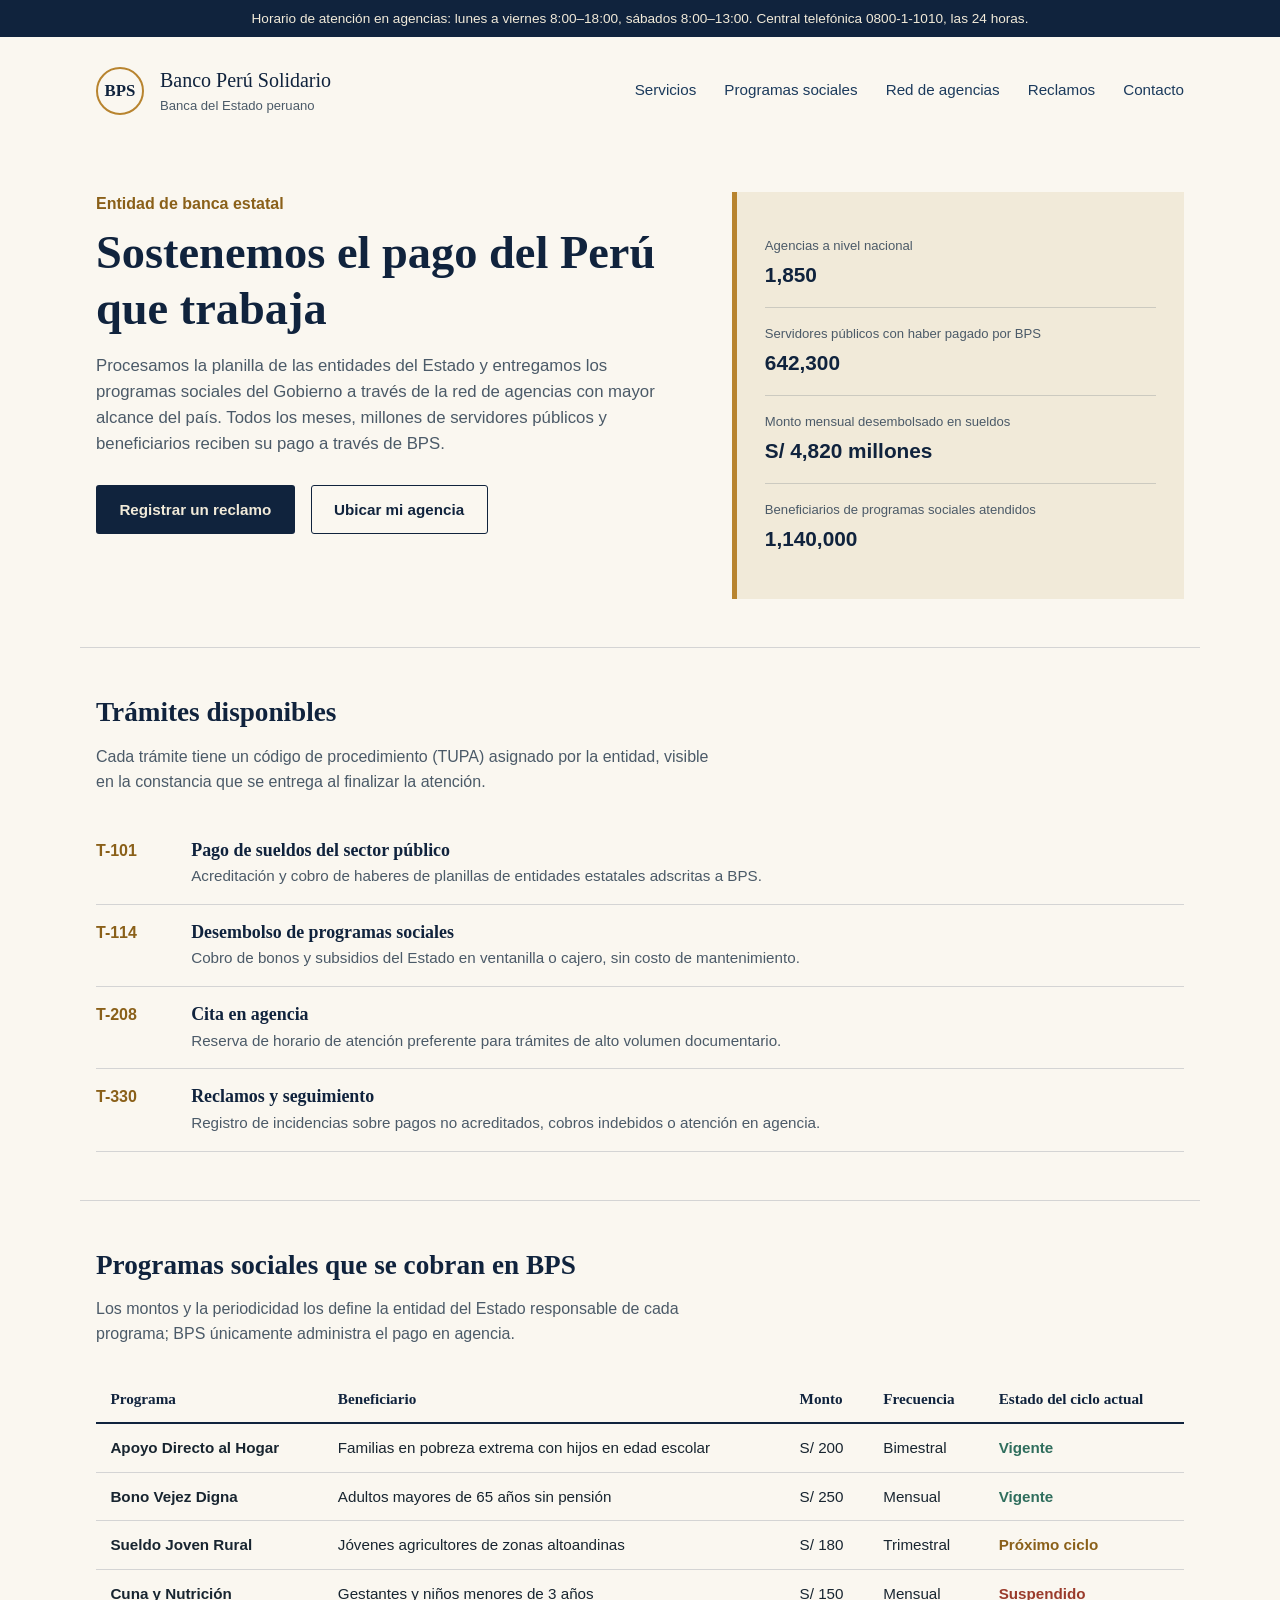
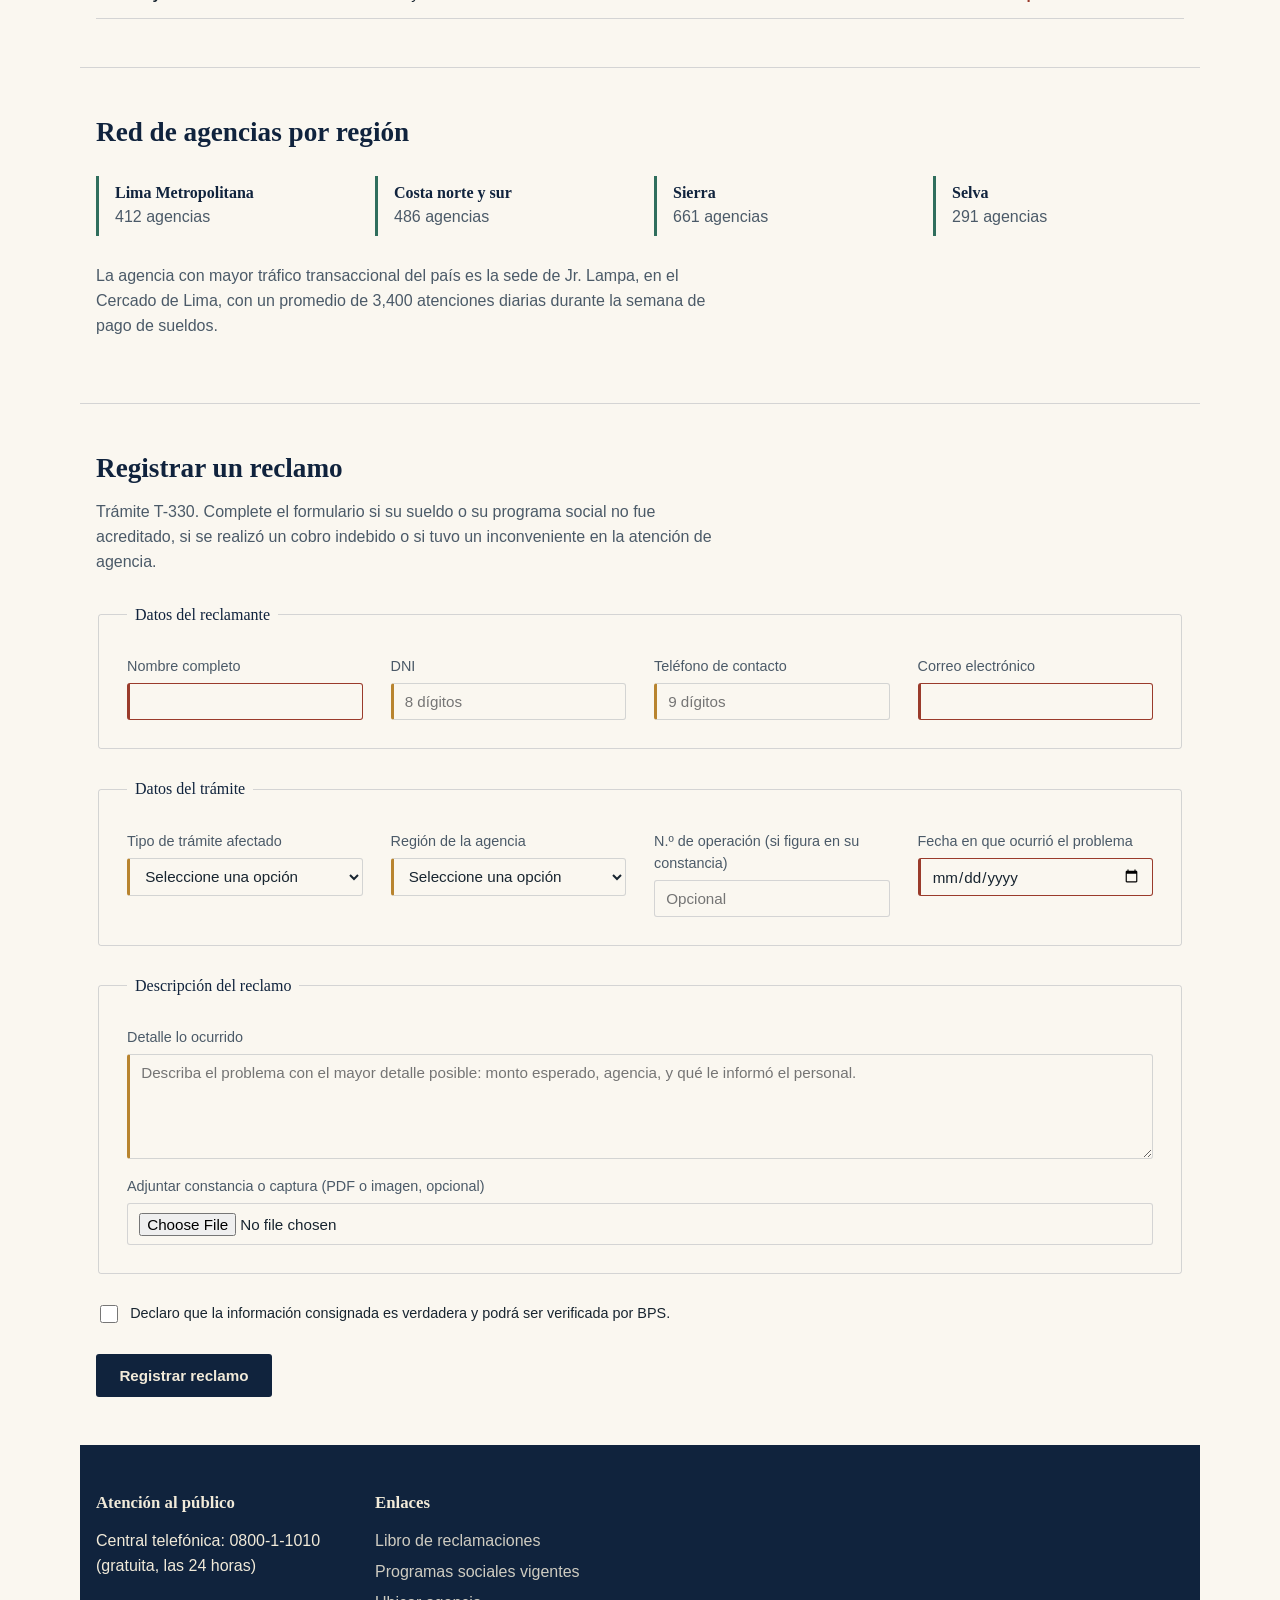
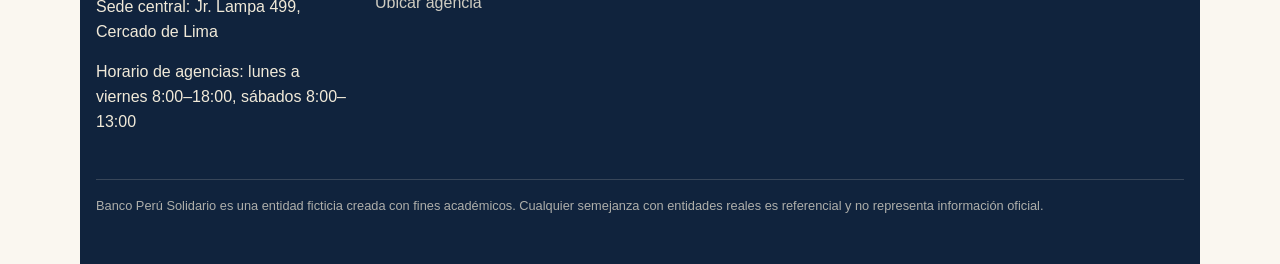
==== index.html @ 18782b71 "primer commit" ====
<!DOCTYPE html>
<html lang="es">
<head>
<meta charset="UTF-8">
<meta name="viewport" content="width=device-width, initial-scale=1.0">
<title>Banco Perú Solidario — Pago de sueldos y programas sociales</title>
<meta name="description" content="Banco Perú Solidario: banca estatal a cargo del pago de sueldos públicos y el desembolso de programas sociales a nivel nacional.">
<link rel="stylesheet" href="styles.css">
</head>
<body>

<p class="aviso-bar">
  Horario de atención en agencias: lunes a viernes 8:00–18:00, sábados 8:00–13:00. Central telefónica 0800-1-1010, las 24 horas.
</p>

<header class="site-header">
  <div class="marca">
    <span class="marca-sello" aria-hidden="true">BPS</span>
    <div class="marca-texto">
      <span class="marca-nombre">Banco Perú Solidario</span>
      <span class="marca-lema">Banca del Estado peruano</span>
    </div>
  </div>
  <nav class="nav-principal" aria-label="Navegación principal">
    <ul>
      <li><a href="#servicios">Servicios</a></li>
      <li><a href="#programas">Programas sociales</a></li>
      <li><a href="#agencias">Red de agencias</a></li>
      <li><a href="#reclamos">Reclamos</a></li>
      <li><a href="#contacto">Contacto</a></li>
    </ul>
  </nav>
</header>

<main>

  <section class="hero" aria-labelledby="hero-titulo">
    <div class="hero-texto">
      <p class="hero-antetitulo">Entidad de banca estatal</p>
      <h1 id="hero-titulo">Sostenemos el pago del Perú que trabaja</h1>
      <p class="hero-parrafo">
        Procesamos la planilla de las entidades del Estado y entregamos los programas sociales
        del Gobierno a través de la red de agencias con mayor alcance del país. Todos los meses,
        millones de servidores públicos y beneficiarios reciben su pago a través de BPS.
      </p>
      <div class="hero-acciones">
        <a class="boton boton-primario" href="#reclamos">Registrar un reclamo</a>
        <a class="boton boton-secundario" href="#agencias">Ubicar mi agencia</a>
      </div>
    </div>
    <aside class="hero-ficha" aria-label="Cifras de operación de BPS">
      <dl>
        <div class="hero-ficha-dato">
          <dt>Agencias a nivel nacional</dt>
          <dd>1,850</dd>
        </div>
        <div class="hero-ficha-dato">
          <dt>Servidores públicos con haber pagado por BPS</dt>
          <dd>642,300</dd>
        </div>
        <div class="hero-ficha-dato">
          <dt>Monto mensual desembolsado en sueldos</dt>
          <dd>S/ 4,820 millones</dd>
        </div>
        <div class="hero-ficha-dato">
          <dt>Beneficiarios de programas sociales atendidos</dt>
          <dd>1,140,000</dd>
        </div>
      </dl>
    </aside>
  </section>

  <section id="servicios" class="servicios" aria-labelledby="servicios-titulo">
    <h2 id="servicios-titulo">Trámites disponibles</h2>
    <p class="seccion-intro">
      Cada trámite tiene un código de procedimiento (TUPA) asignado por la entidad, visible en la
      constancia que se entrega al finalizar la atención.
    </p>
    <ul class="lista-tramites">
      <li class="tramite" data-codigo="T-101">
        <span class="tramite-codigo">T-101</span>
        <div class="tramite-cuerpo">
          <h3>Pago de sueldos del sector público</h3>
          <p>Acreditación y cobro de haberes de planillas de entidades estatales adscritas a BPS.</p>
        </div>
      </li>
      <li class="tramite" data-codigo="T-114">
        <span class="tramite-codigo">T-114</span>
        <div class="tramite-cuerpo">
          <h3>Desembolso de programas sociales</h3>
          <p>Cobro de bonos y subsidios del Estado en ventanilla o cajero, sin costo de mantenimiento.</p>
        </div>
      </li>
      <li class="tramite" data-codigo="T-208">
        <span class="tramite-codigo">T-208</span>
        <div class="tramite-cuerpo">
          <h3>Cita en agencia</h3>
          <p>Reserva de horario de atención preferente para trámites de alto volumen documentario.</p>
        </div>
      </li>
      <li class="tramite" data-codigo="T-330">
        <span class="tramite-codigo">T-330</span>
        <div class="tramite-cuerpo">
          <h3>Reclamos y seguimiento</h3>
          <p>Registro de incidencias sobre pagos no acreditados, cobros indebidos o atención en agencia.</p>
        </div>
      </li>
    </ul>
  </section>

  <section id="programas" class="programas" aria-labelledby="programas-titulo">
    <h2 id="programas-titulo">Programas sociales que se cobran en BPS</h2>
    <p class="seccion-intro">
      Los montos y la periodicidad los define la entidad del Estado responsable de cada programa;
      BPS únicamente administra el pago en agencia.
    </p>
    <div class="tabla-envoltorio">
      <table>
        <caption class="visualmente-oculto">Programas sociales, monto mensual y estado del pago</caption>
        <thead>
          <tr>
            <th scope="col">Programa</th>
            <th scope="col">Beneficiario</th>
            <th scope="col">Monto</th>
            <th scope="col">Frecuencia</th>
            <th scope="col">Estado del ciclo actual</th>
          </tr>
        </thead>
        <tbody>
          <tr>
            <th scope="row">Apoyo Directo al Hogar</th>
            <td>Familias en pobreza extrema con hijos en edad escolar</td>
            <td>S/ 200</td>
            <td>Bimestral</td>
            <td data-estado="vigente">Vigente</td>
          </tr>
          <tr>
            <th scope="row">Bono Vejez Digna</th>
            <td>Adultos mayores de 65 años sin pensión</td>
            <td>S/ 250</td>
            <td>Mensual</td>
            <td data-estado="vigente">Vigente</td>
          </tr>
          <tr>
            <th scope="row">Sueldo Joven Rural</th>
            <td>Jóvenes agricultores de zonas altoandinas</td>
            <td>S/ 180</td>
            <td>Trimestral</td>
            <td data-estado="proximo">Próximo ciclo</td>
          </tr>
          <tr>
            <th scope="row">Cuna y Nutrición</th>
            <td>Gestantes y niños menores de 3 años</td>
            <td>S/ 150</td>
            <td>Mensual</td>
            <td data-estado="suspendido">Suspendido</td>
          </tr>
        </tbody>
      </table>
    </div>
  </section>

  <section id="agencias" class="agencias" aria-labelledby="agencias-titulo">
    <h2 id="agencias-titulo">Red de agencias por región</h2>
    <ul class="lista-regiones">
      <li>
        <h3>Lima Metropolitana</h3>
        <p>412 agencias</p>
      </li>
      <li>
        <h3>Costa norte y sur</h3>
        <p>486 agencias</p>
      </li>
      <li>
        <h3>Sierra</h3>
        <p>661 agencias</p>
      </li>
      <li>
        <h3>Selva</h3>
        <p>291 agencias</p>
      </li>
    </ul>
    <p class="agencias-nota">
      La agencia con mayor tráfico transaccional del país es la sede de Jr. Lampa, en el Cercado de
      Lima, con un promedio de 3,400 atenciones diarias durante la semana de pago de sueldos.
    </p>
  </section>

  <section id="reclamos" class="reclamos" aria-labelledby="reclamos-titulo">
    <h2 id="reclamos-titulo">Registrar un reclamo</h2>
    <p class="seccion-intro">
      Trámite T-330. Complete el formulario si su sueldo o su programa social no fue acreditado, si
      se realizó un cobro indebido o si tuvo un inconveniente en la atención de agencia.
    </p>

    <form class="formulario-reclamo" action="#" method="post">

      <fieldset>
        <legend>Datos del reclamante</legend>

        <div class="campo">
          <label for="nombre">Nombre completo</label>
          <input type="text" id="nombre" name="nombre" required minlength="4" autocomplete="name">
        </div>

        <div class="campo">
          <label for="dni">DNI</label>
          <input type="text" id="dni" name="dni" required pattern="[0-9]{8}" maxlength="8"
                 placeholder="8 dígitos" inputmode="numeric" title="Ingrese los 8 dígitos de su DNI">
        </div>

        <div class="campo">
          <label for="telefono">Teléfono de contacto</label>
          <input type="tel" id="telefono" name="telefono" required pattern="[0-9]{9}"
                 placeholder="9 dígitos" inputmode="numeric" title="Ingrese un número de 9 dígitos">
        </div>

        <div class="campo">
          <label for="correo">Correo electrónico</label>
          <input type="email" id="correo" name="correo" required autocomplete="email">
        </div>
      </fieldset>

      <fieldset>
        <legend>Datos del trámite</legend>

        <div class="campo">
          <label for="tipo-tramite">Tipo de trámite afectado</label>
          <select id="tipo-tramite" name="tipo-tramite" required>
            <option value="">Seleccione una opción</option>
            <option value="sueldo">Pago de sueldo público (T-101)</option>
            <option value="programa">Programa social (T-114)</option>
            <option value="cita">Cita en agencia (T-208)</option>
            <option value="otro">Otro</option>
          </select>
        </div>

        <div class="campo">
          <label for="region">Región de la agencia</label>
          <select id="region" name="region" required>
            <option value="">Seleccione una opción</option>
            <option value="lima">Lima Metropolitana</option>
            <option value="costa">Costa norte y sur</option>
            <option value="sierra">Sierra</option>
            <option value="selva">Selva</option>
          </select>
        </div>

        <div class="campo">
          <label for="operacion">N.º de operación (si figura en su constancia)</label>
          <input type="text" id="operacion" name="operacion" pattern="[0-9]{6,12}"
                 placeholder="Opcional" inputmode="numeric" title="Solo números, entre 6 y 12 dígitos">
        </div>

        <div class="campo">
          <label for="fecha">Fecha en que ocurrió el problema</label>
          <input type="date" id="fecha" name="fecha" required>
        </div>
      </fieldset>

      <fieldset>
        <legend>Descripción del reclamo</legend>

        <div class="campo campo-ancho">
          <label for="detalle">Detalle lo ocurrido</label>
          <textarea id="detalle" name="detalle" rows="5" required minlength="20" maxlength="600"
                    placeholder="Describa el problema con el mayor detalle posible: monto esperado, agencia, y qué le informó el personal."></textarea>
        </div>

        <div class="campo campo-ancho">
          <label for="constancia">Adjuntar constancia o captura (PDF o imagen, opcional)</label>
          <input type="file" id="constancia" name="constancia" accept=".pdf,.jpg,.jpeg,.png">
        </div>
      </fieldset>

      <div class="campo campo-declaracion">
        <input type="checkbox" id="declaracion" name="declaracion" required>
        <label for="declaracion">Declaro que la información consignada es verdadera y podrá ser verificada por BPS.</label>
      </div>

      <button type="submit" class="boton boton-primario">Registrar reclamo</button>
    </form>
  </section>

</main>

<footer id="contacto" class="site-footer">
  <div class="footer-columna">
    <h2>Atención al público</h2>
    <p>Central telefónica: 0800-1-1010 (gratuita, las 24 horas)</p>
    <p>Sede central: Jr. Lampa 499, Cercado de Lima</p>
    <p>Horario de agencias: lunes a viernes 8:00–18:00, sábados 8:00–13:00</p>
  </div>
  <div class="footer-columna">
    <h2>Enlaces</h2>
    <ul class="footer-enlaces">
      <li><a href="#reclamos">Libro de reclamaciones</a></li>
      <li><a href="#programas">Programas sociales vigentes</a></li>
      <li><a href="#agencias">Ubicar agencia</a></li>
    </ul>
  </div>
  <p class="footer-legal">
    Banco Perú Solidario es una entidad ficticia creada con fines académicos. Cualquier semejanza con
    entidades reales es referencial y no representa información oficial.
  </p>
</footer>

</body>
</html>
---- styles.css ----
/* =========================================================
   Banco Perú Solidario — CSS3 nativo (sin frameworks)
   ========================================================= */

:root {
  --color-ink: #10233d;
  --color-ink-soft: #1b3a5c;
  --color-parchment: #f1ead9;
  --color-paper: #faf7f0;
  --color-gold: #b8842f;
  --color-gold-dark: #8a6019;
  --color-teal: #2f6e5d;
  --color-rust: #9a3b2b;
  --color-text: #182530;
  --color-text-soft: #4b5a68;
  --color-line: rgba(16, 35, 61, 0.16);

  --font-display: Georgia, "Iowan Old Style", "Palatino Linotype", "Book Antiqua", serif;
  --font-body: "Segoe UI", "Helvetica Neue", Arial, sans-serif;

  --radio-sm: 3px;
  --space-1: 0.5rem;
  --space-2: 1rem;
  --space-3: 1.75rem;
  --space-4: 3rem;
  --space-5: 5rem;

  --ancho-maximo: 1120px;
}

* {
  box-sizing: border-box;
}

html {
  scroll-behavior: smooth;
}

body {
  margin: 0;
  font-family: var(--font-body);
  color: var(--color-text);
  background: var(--color-paper);
  line-height: 1.55;
}

h1, h2, h3 {
  font-family: var(--font-display);
  color: var(--color-ink);
  line-height: 1.2;
  margin: 0 0 var(--space-2) 0;
}

h1 { font-size: clamp(2rem, 4vw, 2.9rem); }
h2 { font-size: 1.7rem; }
h3 { font-size: 1.12rem; }

p { margin: 0 0 var(--space-2) 0; }

a {
  color: var(--color-ink-soft);
}

.visualmente-oculto {
  position: absolute;
  width: 1px;
  height: 1px;
  overflow: hidden;
  clip: rect(0 0 0 0);
  white-space: nowrap;
}

/* ---------- Aviso superior ---------- */

.aviso-bar {
  margin: 0;
  background: var(--color-ink);
  color: var(--color-parchment);
  text-align: center;
  font-size: 0.85rem;
  padding: 0.5rem var(--space-2);
}

/* ---------- Encabezado ---------- */

.site-header {
  display: flex;
  flex-wrap: wrap;
  align-items: center;
  justify-content: space-between;
  gap: var(--space-2);
  max-width: var(--ancho-maximo);
  margin: 0 auto;
  padding: var(--space-3) var(--space-2);
}

.marca {
  display: flex;
  align-items: center;
  gap: var(--space-2);
}

.marca-sello {
  display: inline-flex;
  align-items: center;
  justify-content: center;
  width: 3rem;
  height: 3rem;
  border: 2px solid var(--color-gold);
  color: var(--color-ink);
  font-family: var(--font-display);
  font-weight: 700;
  font-size: 1.05rem;
  border-radius: 50%;
  flex-shrink: 0;
}

.marca-texto {
  display: flex;
  flex-direction: column;
}

.marca-nombre {
  font-family: var(--font-display);
  font-size: 1.25rem;
  color: var(--color-ink);
}

.marca-lema {
  font-size: 0.82rem;
  color: var(--color-text-soft);
}

.nav-principal ul {
  list-style: none;
  display: flex;
  flex-wrap: wrap;
  gap: var(--space-3);
  margin: 0;
  padding: 0;
}

.nav-principal a {
  text-decoration: none;
  font-size: 0.95rem;
  color: var(--color-ink-soft);
  border-bottom: 2px solid transparent;
  padding-bottom: 2px;
}

.nav-principal a:hover {
  border-bottom-color: var(--color-gold);
  color: var(--color-ink);
}

/* ---------- Hero ---------- */

.hero {
  max-width: var(--ancho-maximo);
  margin: 0 auto;
  padding: var(--space-4) var(--space-2);
  display: grid;
  grid-template-columns: 1.3fr 1fr;
  gap: var(--space-4);
  align-items: start;
}

.hero-antetitulo {
  color: var(--color-gold-dark);
  font-weight: 600;
  margin-bottom: var(--space-1);
}

.hero-parrafo {
  max-width: 60ch;
  color: var(--color-text-soft);
  font-size: 1.05rem;
}

.hero-acciones {
  display: flex;
  gap: var(--space-2);
  flex-wrap: wrap;
  margin-top: var(--space-3);
}

.boton {
  display: inline-block;
  text-decoration: none;
  padding: 0.75rem 1.4rem;
  border-radius: var(--radio-sm);
  font-size: 0.95rem;
  font-weight: 600;
  border: 1px solid transparent;
  cursor: pointer;
}

.boton-primario {
  background: var(--color-ink);
  color: var(--color-parchment);
}

.boton-primario:hover {
  background: var(--color-ink-soft);
}

.boton-secundario {
  background: transparent;
  color: var(--color-ink);
  border-color: var(--color-ink);
}

.boton-secundario:hover {
  background: var(--color-ink);
  color: var(--color-parchment);
}

.hero-ficha {
  background: var(--color-parchment);
  border-left: 5px solid var(--color-gold);
  padding: var(--space-3);
}

.hero-ficha dl {
  margin: 0;
}

.hero-ficha-dato {
  padding: var(--space-2) 0;
  border-bottom: 1px solid var(--color-line);
}

.hero-ficha-dato:last-child {
  border-bottom: none;
}

.hero-ficha-dato dt {
  font-size: 0.82rem;
  color: var(--color-text-soft);
}

.hero-ficha-dato dd {
  margin: 0.15rem 0 0 0;
  font-size: 1.3rem;
  color: var(--color-ink);
  font-weight: 700;
}

/* ---------- Servicios / trámites ---------- */

.servicios, .programas, .agencias, .reclamos {
  max-width: var(--ancho-maximo);
  margin: 0 auto;
  padding: var(--space-4) var(--space-2);
  border-top: 1px solid var(--color-line);
}

.seccion-intro {
  color: var(--color-text-soft);
  max-width: 70ch;
}

.lista-tramites {
  list-style: none;
  margin: var(--space-3) 0 0 0;
  padding: 0;
}

.tramite {
  display: flex;
  gap: var(--space-3);
  align-items: baseline;
  padding: var(--space-2) 0;
  border-bottom: 1px solid var(--color-line);
}

.tramite:hover {
  background: var(--color-parchment);
}

.tramite-codigo {
  flex-shrink: 0;
  width: 4.2rem;
  font-weight: 700;
  color: var(--color-gold-dark);
}

.tramite-cuerpo h3 {
  margin: 0 0 0.2rem 0;
}

.tramite-cuerpo p {
  margin: 0;
  color: var(--color-text-soft);
  font-size: 0.95rem;
}

/* ---------- Tabla de programas sociales ---------- */

.tabla-envoltorio {
  overflow-x: auto;
  margin-top: var(--space-3);
}

table {
  width: 100%;
  border-collapse: collapse;
  min-width: 640px;
}

caption {
  text-align: left;
}

th, td {
  text-align: left;
  padding: 0.75rem 0.9rem;
  border-bottom: 1px solid var(--color-line);
  font-size: 0.95rem;
}

thead th {
  color: var(--color-ink);
  font-family: var(--font-display);
  font-weight: 700;
  border-bottom: 2px solid var(--color-ink);
}

tbody tr:hover {
  background: var(--color-parchment);
}

td[data-estado="vigente"] {
  color: var(--color-teal);
  font-weight: 600;
}

td[data-estado="proximo"] {
  color: var(--color-gold-dark);
  font-weight: 600;
}

td[data-estado="suspendido"] {
  color: var(--color-rust);
  font-weight: 600;
}

/* ---------- Red de agencias ---------- */

.lista-regiones {
  list-style: none;
  margin: var(--space-3) 0;
  padding: 0;
  display: grid;
  grid-template-columns: repeat(auto-fit, minmax(180px, 1fr));
  gap: var(--space-3);
}

.lista-regiones li {
  border-left: 3px solid var(--color-teal);
  padding: 0.4rem 0 0.4rem var(--space-2);
}

.lista-regiones h3 {
  margin: 0;
  font-size: 1rem;
}

.lista-regiones p {
  margin: 0.2rem 0 0 0;
  color: var(--color-text-soft);
}

.agencias-nota {
  color: var(--color-text-soft);
  max-width: 70ch;
}

/* ---------- Formulario de reclamos ---------- */

.formulario-reclamo {
  margin-top: var(--space-3);
  display: flex;
  flex-direction: column;
  gap: var(--space-3);
}

fieldset {
  border: 1px solid var(--color-line);
  border-radius: var(--radio-sm);
  padding: var(--space-3);
  display: grid;
  grid-template-columns: repeat(auto-fit, minmax(220px, 1fr));
  gap: var(--space-2) var(--space-3);
}

legend {
  font-family: var(--font-display);
  color: var(--color-ink);
  padding: 0 0.5rem;
}

.campo {
  display: flex;
  flex-direction: column;
  gap: 0.35rem;
}

.campo-ancho {
  grid-column: 1 / -1;
}

label {
  font-size: 0.9rem;
  color: var(--color-text-soft);
}

input, select, textarea {
  font-family: var(--font-body);
  font-size: 0.95rem;
  padding: 0.55rem 0.7rem;
  border: 1px solid var(--color-line);
  border-radius: var(--radio-sm);
  background: var(--color-paper);
  color: var(--color-text);
}

textarea {
  resize: vertical;
}

input:hover, select:hover, textarea:hover {
  border-color: var(--color-ink-soft);
}

input:focus, select:focus, textarea:focus {
  outline: 2px solid var(--color-gold);
  outline-offset: 1px;
}

input[required], select[required], textarea[required] {
  border-left: 3px solid var(--color-gold);
}

input:invalid:not(:placeholder-shown) {
  border-color: var(--color-rust);
}

input[type="checkbox"] {
  width: 1.1rem;
  height: 1.1rem;
  padding: 0;
}

.campo-declaracion {
  flex-direction: row;
  align-items: flex-start;
  gap: 0.6rem;
}

.campo-declaracion label {
  color: var(--color-text);
  font-size: 0.9rem;
}

.formulario-reclamo .boton {
  align-self: flex-start;
}

/* ---------- Pie de página ---------- */

.site-footer {
  background: var(--color-ink);
  color: var(--color-parchment);
  padding: var(--space-4) var(--space-2);
  display: grid;
  grid-template-columns: repeat(auto-fit, minmax(220px, 1fr));
  gap: var(--space-3);
  max-width: var(--ancho-maximo);
  margin: 0 auto;
}

.site-footer h2 {
  color: var(--color-parchment);
  font-size: 1.05rem;
}

.footer-enlaces {
  list-style: none;
  margin: 0;
  padding: 0;
  display: flex;
  flex-direction: column;
  gap: 0.4rem;
}

.footer-enlaces a {
  color: var(--color-parchment);
  opacity: 0.85;
  text-decoration: none;
}

.footer-enlaces a:hover {
  opacity: 1;
  text-decoration: underline;
}

.footer-legal {
  grid-column: 1 / -1;
  font-size: 0.8rem;
  opacity: 0.7;
  border-top: 1px solid rgba(241, 234, 217, 0.25);
  padding-top: var(--space-2);
  margin: 0;
}

/* ---------- Responsivo ---------- */

@media (max-width: 780px) {
  .hero {
    grid-template-columns: 1fr;
  }

  .site-header {
    flex-direction: column;
    align-items: flex-start;
  }
}

@media (prefers-reduced-motion: reduce) {
  html {
    scroll-behavior: auto;
  }
}
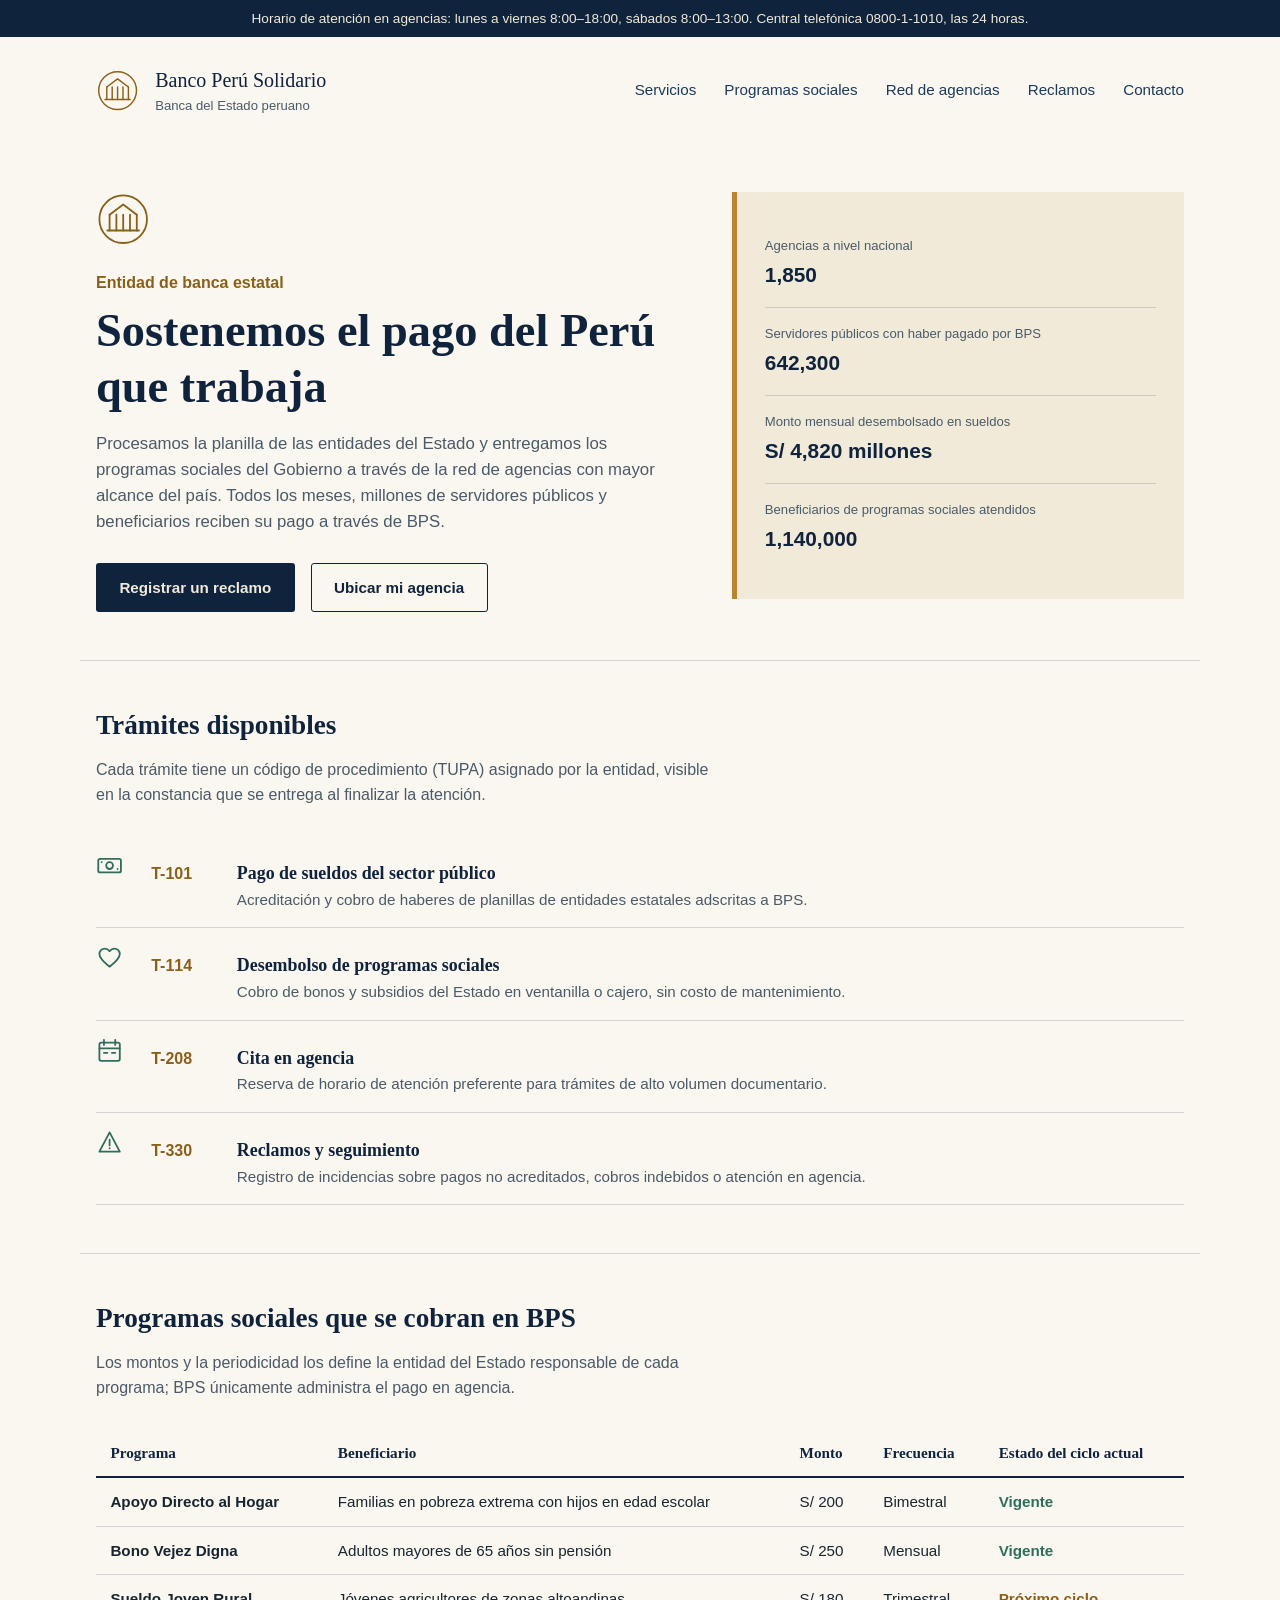
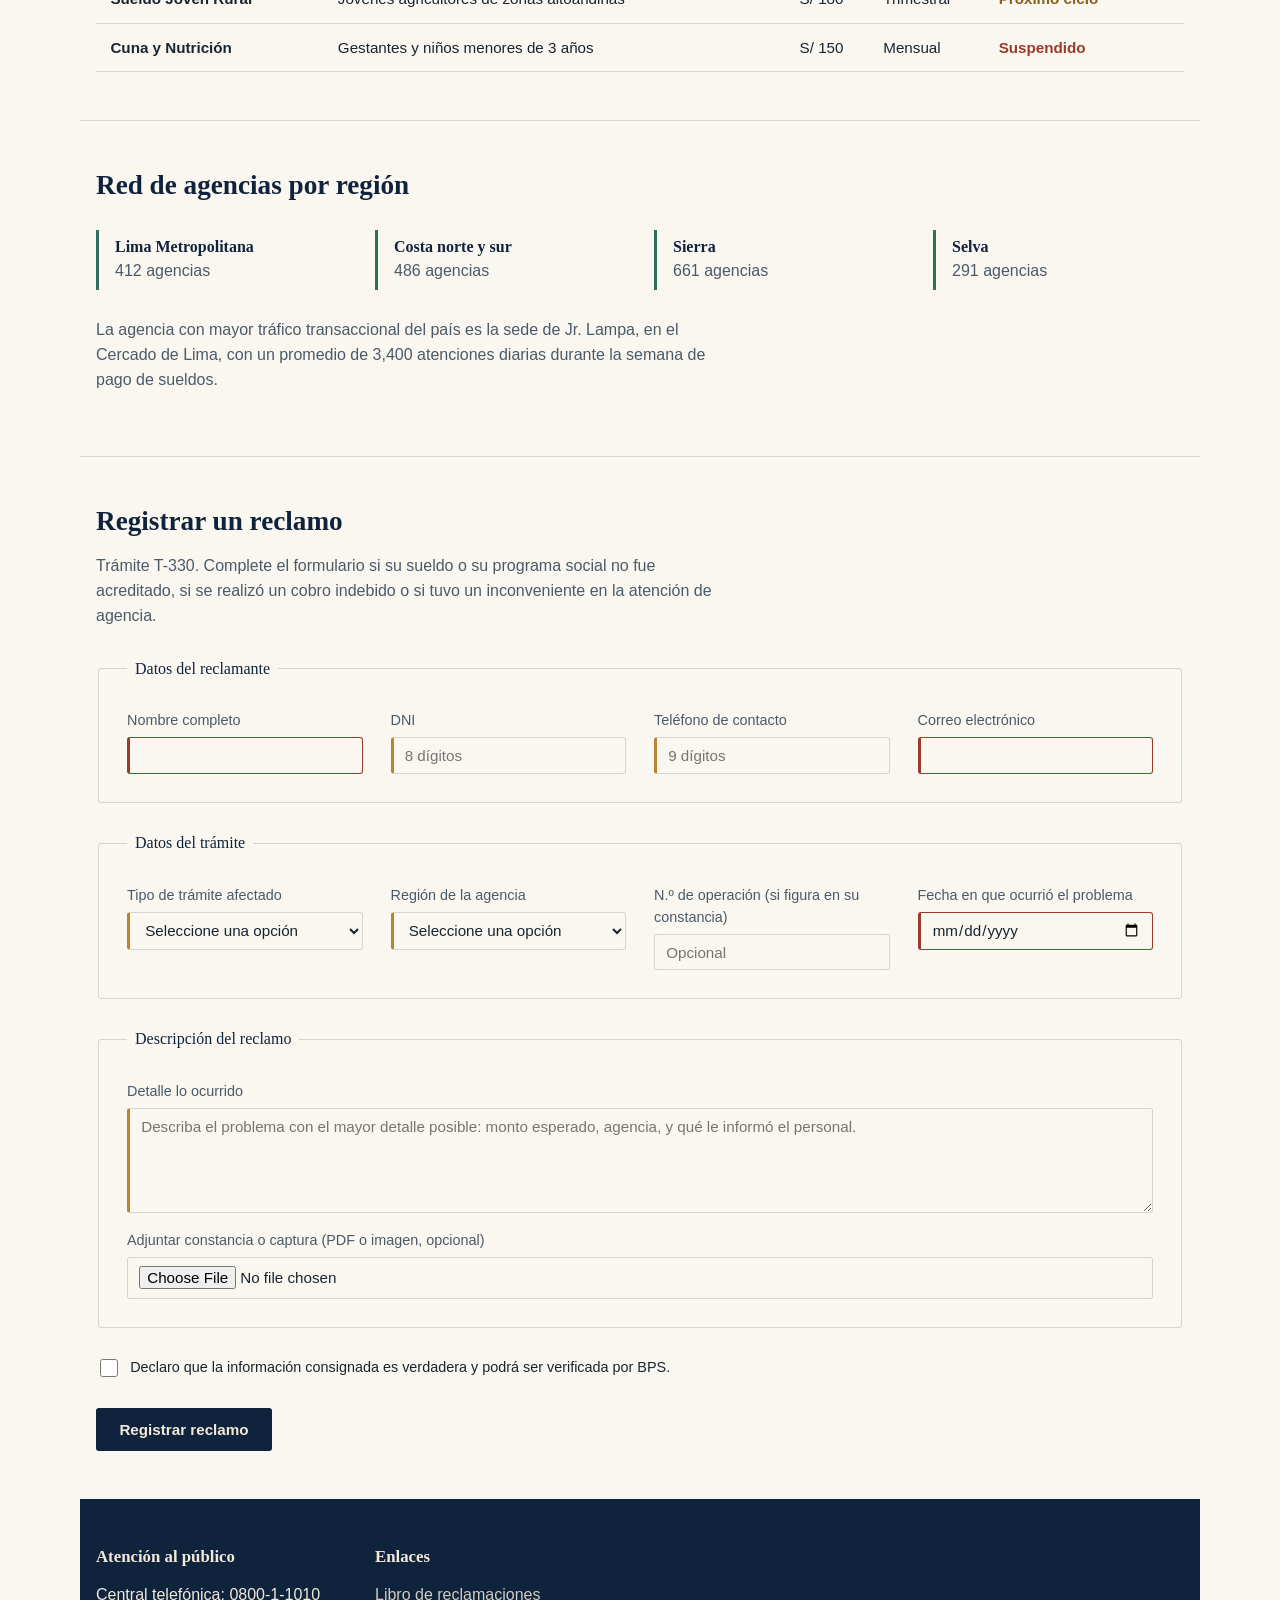
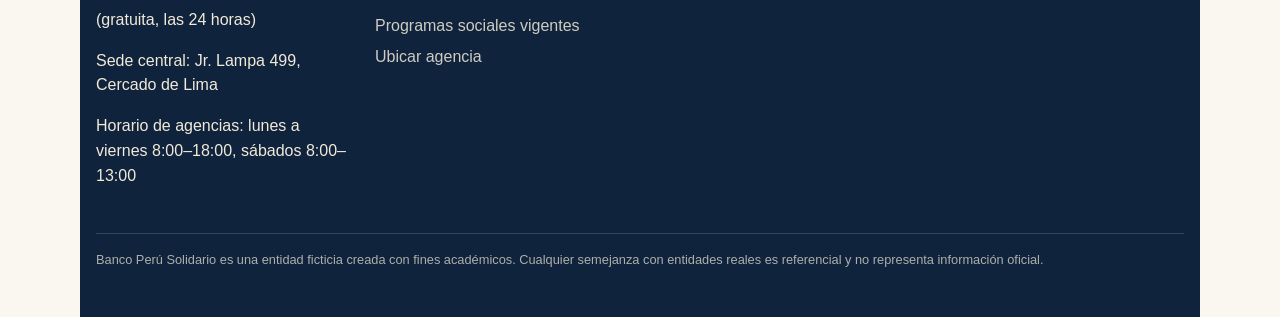
==== commit 51038264: "Actualizacion de detalles en HTML y CSS" ====
--- a/index.html
+++ b/index.html
@@ -9,13 +9,50 @@
 </head>
 <body>
 
+<!-- Íconos institucionales en SVG nativo . -->
+<svg class="sprite-iconos" aria-hidden="true">
+  <symbol id="icono-sello" viewBox="0 0 48 48">
+    <circle cx="24" cy="24" r="21"></circle>
+    <path d="M12 20 L24 11 L36 20"></path>
+    <line x1="12" y1="20" x2="12" y2="34"></line>
+    <line x1="18" y1="20" x2="18" y2="34"></line>
+    <line x1="24" y1="20" x2="24" y2="34"></line>
+    <line x1="30" y1="20" x2="30" y2="34"></line>
+    <line x1="36" y1="20" x2="36" y2="34"></line>
+    <line x1="10" y1="34" x2="38" y2="34"></line>
+  </symbol>
+  <symbol id="icono-sueldo" viewBox="0 0 24 24">
+    <rect x="2" y="6" width="20" height="12" rx="1.5"></rect>
+    <circle cx="12" cy="12" r="3"></circle>
+    <line x1="5" y1="9" x2="5" y2="9"></line>
+    <line x1="19" y1="15" x2="19" y2="15"></line>
+  </symbol>
+  <symbol id="icono-programa" viewBox="0 0 24 24">
+    <path d="M12 20 C6 15.5 3 12.4 3 8.9 C3 6.2 5.1 4 7.7 4 C9.4 4 10.9 4.9 12 6.3 C13.1 4.9 14.6 4 16.3 4 C18.9 4 21 6.2 21 8.9 C21 12.4 18 15.5 12 20 Z"></path>
+  </symbol>
+  <symbol id="icono-cita" viewBox="0 0 24 24">
+    <rect x="3" y="5" width="18" height="16" rx="1.5"></rect>
+    <line x1="3" y1="10" x2="21" y2="10"></line>
+    <line x1="7" y1="2.5" x2="7" y2="7"></line>
+    <line x1="17" y1="2.5" x2="17" y2="7"></line>
+    <line x1="7" y1="14" x2="10" y2="14"></line>
+    <line x1="14" y1="14" x2="17" y2="14"></line>
+  </symbol>
+  <symbol id="icono-reclamo" viewBox="0 0 24 24">
+    <path d="M12 3 L21 20 L3 20 Z"></path>
+    <line x1="12" y1="9.5" x2="12" y2="14.5"></line>
+    <line x1="12" y1="17" x2="12" y2="17"></line>
+  </symbol>
+</svg>
+
 <p class="aviso-bar">
   Horario de atención en agencias: lunes a viernes 8:00–18:00, sábados 8:00–13:00. Central telefónica 0800-1-1010, las 24 horas.
 </p>
 
+<!-- Encabezado con marca institucional y navegación a las secciones del sitio -->
 <header class="site-header">
   <div class="marca">
-    <span class="marca-sello" aria-hidden="true">BPS</span>
+    <svg class="marca-sello" aria-hidden="true"><use href="#icono-sello"></use></svg>
     <div class="marca-texto">
       <span class="marca-nombre">Banco Perú Solidario</span>
       <span class="marca-lema">Banca del Estado peruano</span>
@@ -34,8 +71,10 @@
 
 <main>
 
+  <!-- Sección hero: presentación de la entidad y cifras clave de operación -->
   <section class="hero" aria-labelledby="hero-titulo">
     <div class="hero-texto">
+      <svg class="hero-emblema" aria-hidden="true"><use href="#icono-sello"></use></svg>
       <p class="hero-antetitulo">Entidad de banca estatal</p>
       <h1 id="hero-titulo">Sostenemos el pago del Perú que trabaja</h1>
       <p class="hero-parrafo">
@@ -70,6 +109,7 @@
     </aside>
   </section>
 
+  <!-- Sección de trámites: contenido específico del sector -->
   <section id="servicios" class="servicios" aria-labelledby="servicios-titulo">
     <h2 id="servicios-titulo">Trámites disponibles</h2>
     <p class="seccion-intro">
@@ -78,6 +118,7 @@
     </p>
     <ul class="lista-tramites">
       <li class="tramite" data-codigo="T-101">
+        <svg class="tramite-icono" aria-hidden="true"><use href="#icono-sueldo"></use></svg>
         <span class="tramite-codigo">T-101</span>
         <div class="tramite-cuerpo">
           <h3>Pago de sueldos del sector público</h3>
@@ -85,6 +126,7 @@
         </div>
       </li>
       <li class="tramite" data-codigo="T-114">
+        <svg class="tramite-icono" aria-hidden="true"><use href="#icono-programa"></use></svg>
         <span class="tramite-codigo">T-114</span>
         <div class="tramite-cuerpo">
           <h3>Desembolso de programas sociales</h3>
@@ -92,6 +134,7 @@
         </div>
       </li>
       <li class="tramite" data-codigo="T-208">
+        <svg class="tramite-icono" aria-hidden="true"><use href="#icono-cita"></use></svg>
         <span class="tramite-codigo">T-208</span>
         <div class="tramite-cuerpo">
           <h3>Cita en agencia</h3>
@@ -99,6 +142,7 @@
         </div>
       </li>
       <li class="tramite" data-codigo="T-330">
+        <svg class="tramite-icono" aria-hidden="true"><use href="#icono-reclamo"></use></svg>
         <span class="tramite-codigo">T-330</span>
         <div class="tramite-cuerpo">
           <h3>Reclamos y seguimiento</h3>
@@ -108,6 +152,7 @@
     </ul>
   </section>
 
+  <!-- Tabla de programas sociales: estado del ciclo mostrado con selector de atributo data-estado -->
   <section id="programas" class="programas" aria-labelledby="programas-titulo">
     <h2 id="programas-titulo">Programas sociales que se cobran en BPS</h2>
     <p class="seccion-intro">
@@ -160,6 +205,7 @@
     </div>
   </section>
 
+  <!-- Red de agencias por región, con la sede de mayor tráfico transaccional -->
   <section id="agencias" class="agencias" aria-labelledby="agencias-titulo">
     <h2 id="agencias-titulo">Red de agencias por región</h2>
     <ul class="lista-regiones">
@@ -186,6 +232,7 @@
     </p>
   </section>
 
+  <!-- Formulario funcional del trámite T-330 (reclamo)-->
   <section id="reclamos" class="reclamos" aria-labelledby="reclamos-titulo">
     <h2 id="reclamos-titulo">Registrar un reclamo</h2>
     <p class="seccion-intro">
@@ -284,6 +331,7 @@
 
 </main>
 
+<!-- Pie de página con datos de contacto y enlaces de cierre -->
 <footer id="contacto" class="site-footer">
   <div class="footer-columna">
     <h2>Atención al público</h2>
--- a/styles.css
+++ b/styles.css
@@ -1,5 +1,5 @@
 /* =========================================================
-   Banco Perú Solidario — CSS3 nativo (sin frameworks)
+   Banco Perú Solidario BLAS ALCANTARA GUSS
    ========================================================= */
 
 :root {
@@ -70,6 +70,25 @@
   white-space: nowrap;
 }
 
+/* ---------- Íconos SVG institucionales ----------. */
+
+.sprite-iconos {
+  position: absolute;
+  width: 0;
+  height: 0;
+  overflow: hidden;
+}
+
+.marca-sello,
+.hero-emblema,
+.tramite-icono {
+  fill: none;
+  stroke: currentColor;
+  stroke-width: 1.6;
+  stroke-linecap: round;
+  stroke-linejoin: round;
+}
+
 /* ---------- Aviso superior ---------- */
 
 .aviso-bar {
@@ -101,17 +120,9 @@
 }
 
 .marca-sello {
-  display: inline-flex;
-  align-items: center;
-  justify-content: center;
-  width: 3rem;
-  height: 3rem;
-  border: 2px solid var(--color-gold);
-  color: var(--color-ink);
-  font-family: var(--font-display);
-  font-weight: 700;
-  font-size: 1.05rem;
-  border-radius: 50%;
+  width: 2.7rem;
+  height: 2.7rem;
+  color: var(--color-gold-dark);
   flex-shrink: 0;
 }
 
@@ -163,6 +174,13 @@
   grid-template-columns: 1.3fr 1fr;
   gap: var(--space-4);
   align-items: start;
+}
+
+.hero-emblema {
+  width: 3.4rem;
+  height: 3.4rem;
+  color: var(--color-gold-dark);
+  margin-bottom: var(--space-2);
 }
 
 .hero-antetitulo {
@@ -278,9 +296,16 @@
   background: var(--color-parchment);
 }
 
+.tramite-icono {
+  width: 1.7rem;
+  height: 1.7rem;
+  color: var(--color-teal);
+  flex-shrink: 0;
+}
+
 .tramite-codigo {
   flex-shrink: 0;
-  width: 4.2rem;
+  width: 3.6rem;
   font-weight: 700;
   color: var(--color-gold-dark);
 }
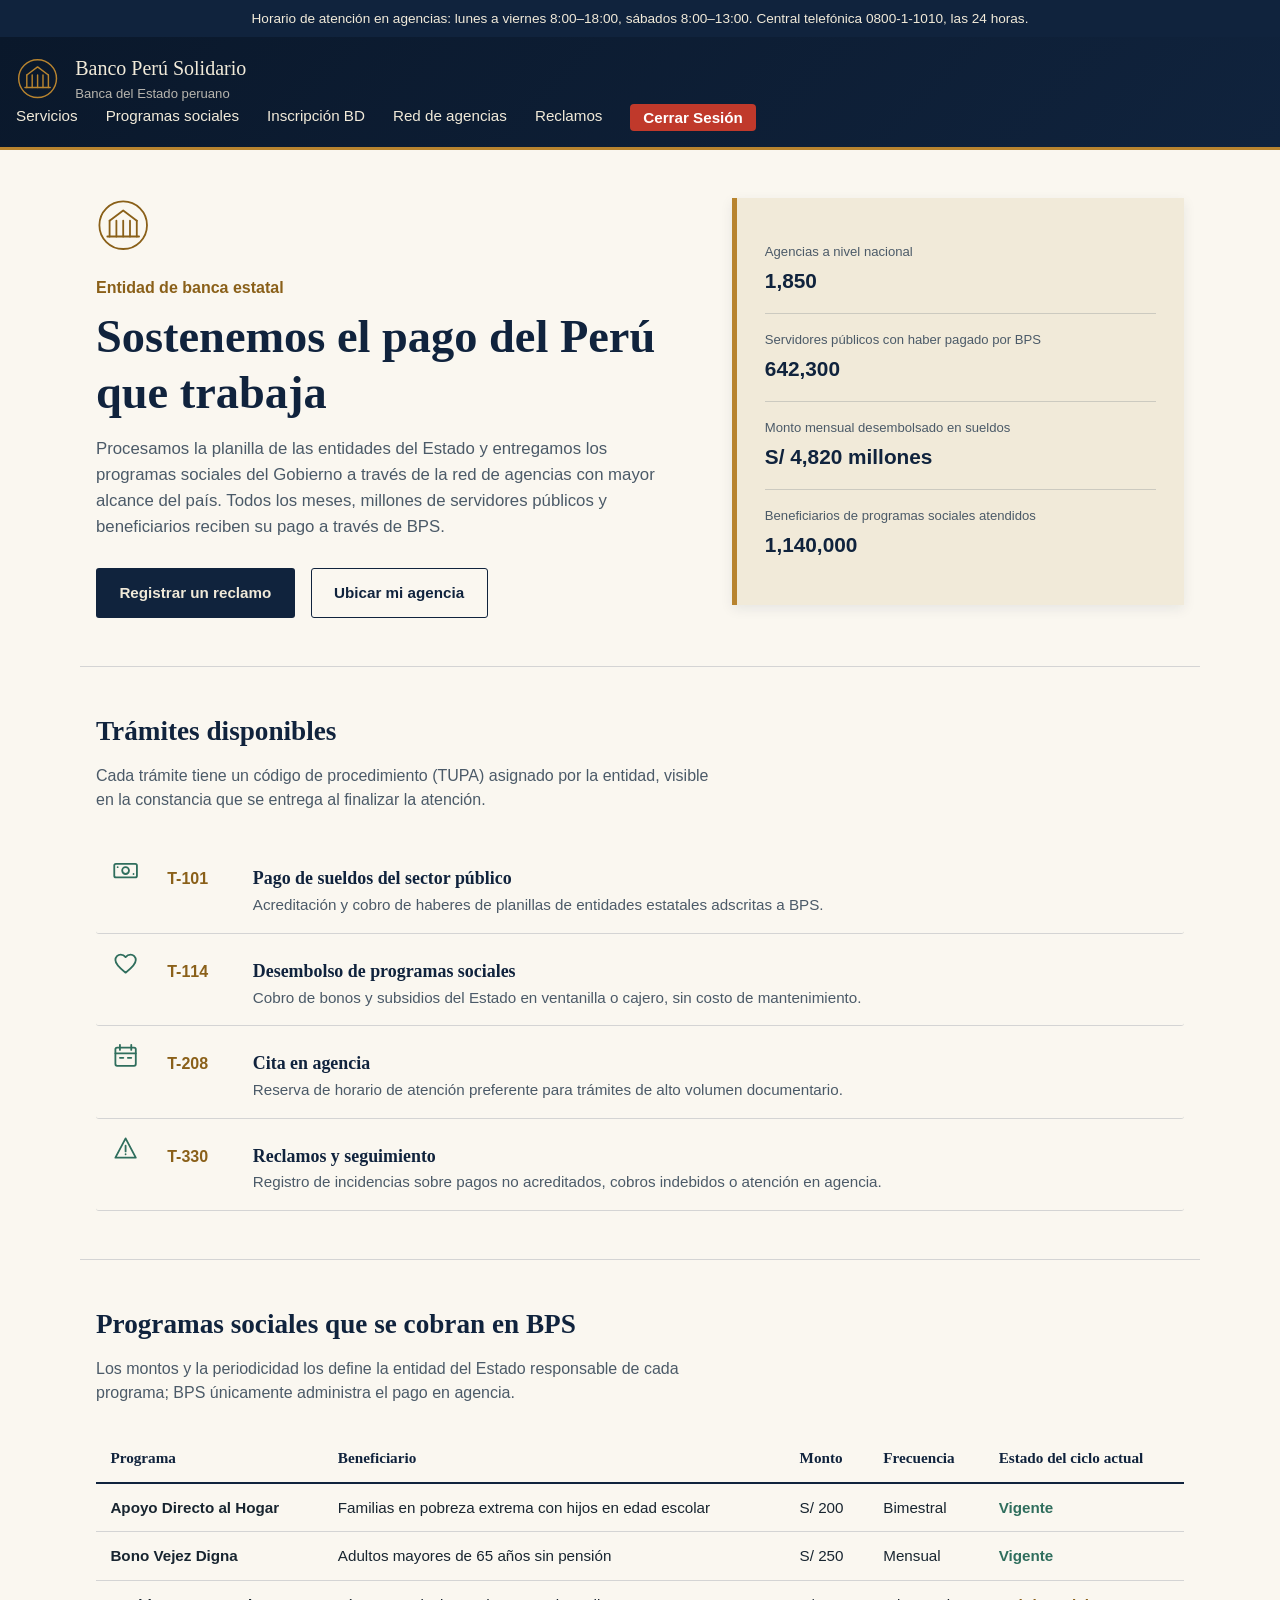
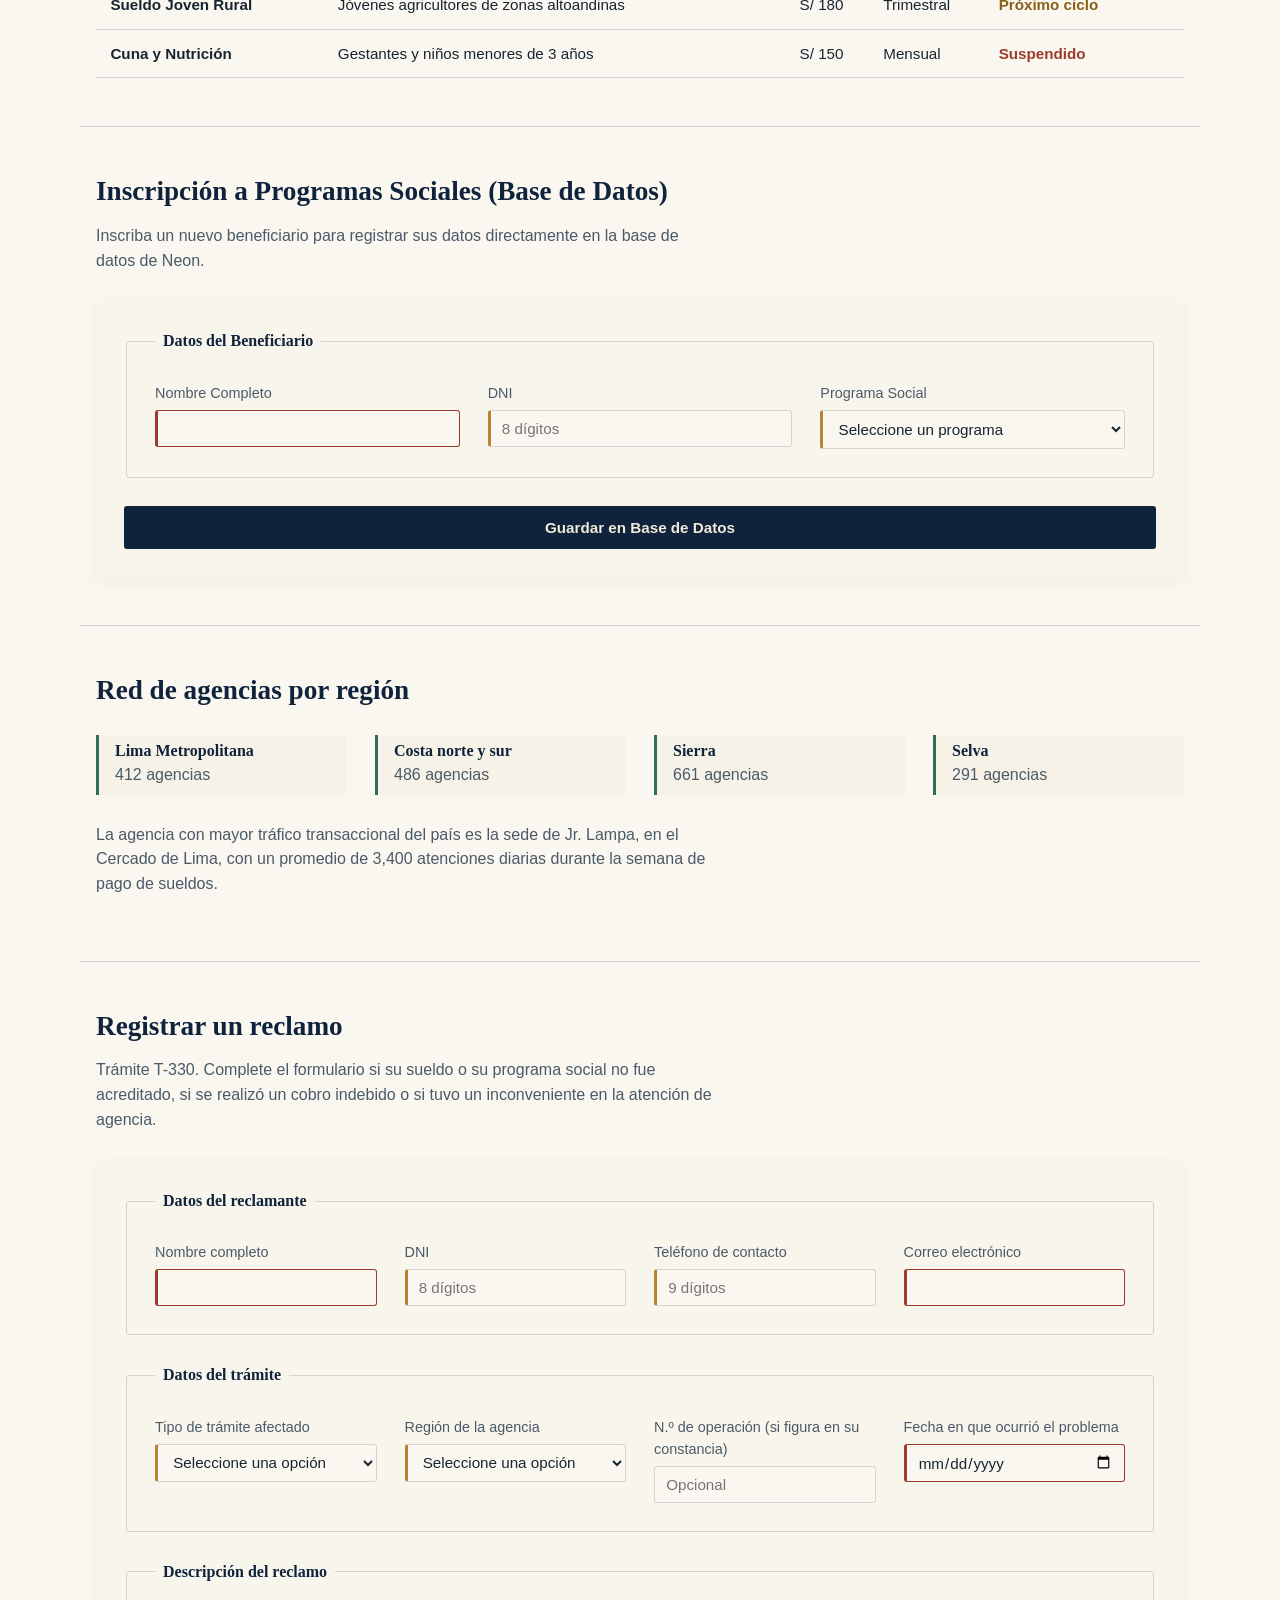
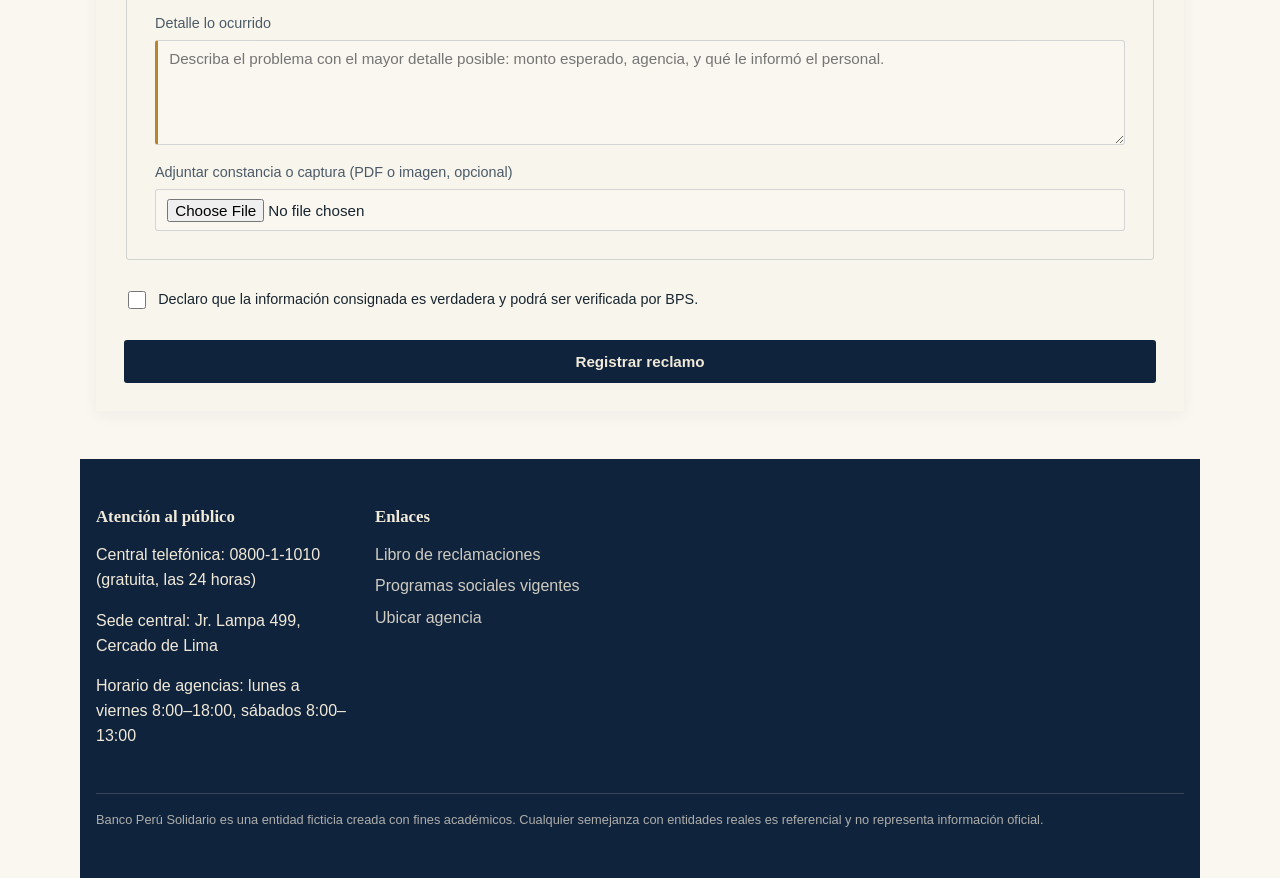
==== commit 45d77196: "Proyecto Banco Perú Solidario finalizado" ====
--- a/index.html
+++ b/index.html
@@ -1,16 +1,17 @@
 <!DOCTYPE html>
 <html lang="es">
 <head>
-<meta charset="UTF-8">
-<meta name="viewport" content="width=device-width, initial-scale=1.0">
-<title>Banco Perú Solidario — Pago de sueldos y programas sociales</title>
-<meta name="description" content="Banco Perú Solidario: banca estatal a cargo del pago de sueldos públicos y el desembolso de programas sociales a nivel nacional.">
-<link rel="stylesheet" href="styles.css">
+  <meta charset="UTF-8">
+  <meta name="viewport" content="width=device-width, initial-scale=1.0">
+  <title>Banco Perú Solidario — Pago de sueldos y programas sociales</title>
+  <meta name="description" content="Banco Perú Solidario: banca estatal a cargo del pago de sueldos públicos y el desembolso de programas sociales a nivel nacional.">
+  <!-- Ruta ajustada a la carpeta css/ -->
+  <link rel="stylesheet" href="css/styles.css">
 </head>
 <body>
 
-<!-- Íconos institucionales en SVG nativo . -->
-<svg class="sprite-iconos" aria-hidden="true">
+<!-- Íconos institucionales en SVG nativo -->
+<svg class="sprite-iconos" aria-hidden="true" style="display: none;">
   <symbol id="icono-sello" viewBox="0 0 48 48">
     <circle cx="24" cy="24" r="21"></circle>
     <path d="M12 20 L24 11 L36 20"></path>
@@ -49,7 +50,7 @@
   Horario de atención en agencias: lunes a viernes 8:00–18:00, sábados 8:00–13:00. Central telefónica 0800-1-1010, las 24 horas.
 </p>
 
-<!-- Encabezado con marca institucional y navegación a las secciones del sitio -->
+<!-- Encabezado con marca institucional y navegación -->
 <header class="site-header">
   <div class="marca">
     <svg class="marca-sello" aria-hidden="true"><use href="#icono-sello"></use></svg>
@@ -62,16 +63,17 @@
     <ul>
       <li><a href="#servicios">Servicios</a></li>
       <li><a href="#programas">Programas sociales</a></li>
+      <li><a href="#inscripcion">Inscripción BD</a></li>
       <li><a href="#agencias">Red de agencias</a></li>
       <li><a href="#reclamos">Reclamos</a></li>
-      <li><a href="#contacto">Contacto</a></li>
+      <li><button id="btn-logout" class="boton" style="padding: 0.3rem 0.8rem; background: #c0392b; color: white; border: none; border-radius: 4px; cursor: pointer;">Cerrar Sesión</button></li>
     </ul>
   </nav>
 </header>
 
 <main>
 
-  <!-- Sección hero: presentación de la entidad y cifras clave de operación -->
+  <!-- Sección hero -->
   <section class="hero" aria-labelledby="hero-titulo">
     <div class="hero-texto">
       <svg class="hero-emblema" aria-hidden="true"><use href="#icono-sello"></use></svg>
@@ -109,7 +111,7 @@
     </aside>
   </section>
 
-  <!-- Sección de trámites: contenido específico del sector -->
+  <!-- Sección de trámites -->
   <section id="servicios" class="servicios" aria-labelledby="servicios-titulo">
     <h2 id="servicios-titulo">Trámites disponibles</h2>
     <p class="seccion-intro">
@@ -152,7 +154,7 @@
     </ul>
   </section>
 
-  <!-- Tabla de programas sociales: estado del ciclo mostrado con selector de atributo data-estado -->
+  <!-- Tabla de programas sociales -->
   <section id="programas" class="programas" aria-labelledby="programas-titulo">
     <h2 id="programas-titulo">Programas sociales que se cobran en BPS</h2>
     <p class="seccion-intro">
@@ -205,7 +207,42 @@
     </div>
   </section>
 
-  <!-- Red de agencias por región, con la sede de mayor tráfico transaccional -->
+  <!-- Formulario de inscripción en Neon BD -->
+  <section id="inscripcion" class="reclamos" aria-labelledby="inscripcion-titulo">
+    <h2 id="inscripcion-titulo">Inscripción a Programas Sociales (Base de Datos)</h2>
+    <p class="seccion-intro">
+      Inscriba un nuevo beneficiario para registrar sus datos directamente en la base de datos de Neon.
+    </p>
+
+    <div id="mensaje-exito-inscripcion" style="display: none; padding: 15px; background-color: #d4edda; color: #155724; border-radius: 5px; margin-bottom: 20px;"></div>
+
+    <form id="form-inscripcion" class="formulario-reclamo">
+      <fieldset>
+        <legend>Datos del Beneficiario</legend>
+        <div class="campo">
+          <label for="ins-nombre">Nombre Completo</label>
+          <input type="text" id="ins-nombre" required minlength="3">
+        </div>
+        <div class="campo">
+          <label for="ins-dni">DNI</label>
+          <input type="text" id="ins-dni" required pattern="[0-9]{8}" maxlength="8" placeholder="8 dígitos">
+        </div>
+        <div class="campo">
+          <label for="ins-programa">Programa Social</label>
+          <select id="ins-programa" required>
+            <option value="">Seleccione un programa</option>
+            <option value="Apoyo Directo al Hogar">Apoyo Directo al Hogar</option>
+            <option value="Bono Vejez Digna">Bono Vejez Digna</option>
+            <option value="Sueldo Joven Rural">Sueldo Joven Rural</option>
+            <option value="Cuna y Nutrición">Cuna y Nutrición</option>
+          </select>
+        </div>
+      </fieldset>
+      <button type="submit" class="boton boton-primario">Guardar en Base de Datos</button>
+    </form>
+  </section>
+
+  <!-- Red de agencias -->
   <section id="agencias" class="agencias" aria-labelledby="agencias-titulo">
     <h2 id="agencias-titulo">Red de agencias por región</h2>
     <ul class="lista-regiones">
@@ -232,7 +269,7 @@
     </p>
   </section>
 
-  <!-- Formulario funcional del trámite T-330 (reclamo)-->
+  <!-- Formulario de reclamo -->
   <section id="reclamos" class="reclamos" aria-labelledby="reclamos-titulo">
     <h2 id="reclamos-titulo">Registrar un reclamo</h2>
     <p class="seccion-intro">
@@ -240,8 +277,7 @@
       se realizó un cobro indebido o si tuvo un inconveniente en la atención de agencia.
     </p>
 
-    <form class="formulario-reclamo" action="#" method="post">
-
+    <form id="form-reclamo" class="formulario-reclamo">
       <fieldset>
         <legend>Datos del reclamante</legend>
 
@@ -331,7 +367,7 @@
 
 </main>
 
-<!-- Pie de página con datos de contacto y enlaces de cierre -->
+<!-- Pie de página -->
 <footer id="contacto" class="site-footer">
   <div class="footer-columna">
     <h2>Atención al público</h2>
@@ -353,5 +389,58 @@
   </p>
 </footer>
 
+<!-- Módulo JS para la conexión con la base de datos y lógica de eventos -->
+<script type="module">
+  import { verificarSesion, cerrarSesion } from './js/auth.js';
+  import { guardarInscripcion } from './js/registro.js';
+
+  // 1. Proteger la página: si no inició sesión, redirige automáticamente a login.html
+  verificarSesion();
+
+  // 2. Manejo del botón de Cerrar Sesión
+  const btnLogout = document.getElementById('btn-logout');
+  if (btnLogout) {
+    btnLogout.addEventListener('click', () => {
+      cerrarSesion();
+    });
+  }
+
+  // 3. Manejo del envío de Inscripciones hacia Neon DB
+  const formInscripcion = document.getElementById('form-inscripcion');
+  if (formInscripcion) {
+    formInscripcion.addEventListener('submit', async (e) => {
+      e.preventDefault();
+
+      const datos = {
+        nombre_beneficiario: document.getElementById('ins-nombre').value,
+        dni: document.getElementById('ins-dni').value,
+        programa: document.getElementById('ins-programa').value
+      };
+
+      try {
+        const codigoSeguimiento = await guardarInscripcion(datos);
+        const boxExito = document.getElementById('mensaje-exito-inscripcion');
+        
+        boxExito.style.display = 'block';
+        boxExito.innerHTML = `¡Inscripción registrada en Neon BD!<br>Código de seguimiento: <strong>${codigoSeguimiento}</strong>`;
+
+        formInscripcion.reset();
+      } catch (err) {
+        alert('Error guardando registro en Neon: ' + err.message);
+      }
+    });
+  }
+
+  // 4. Manejo del Formulario de Reclamos (Previene HTTP 405)
+  const formReclamo = document.getElementById('form-reclamo');
+  if (formReclamo) {
+    formReclamo.addEventListener('submit', (e) => {
+      e.preventDefault();
+      alert('¡Reclamo T-330 registrado correctamente en el sistema!');
+      formReclamo.reset();
+    });
+  }
+</script>
+
 </body>
-</html>
+</html>
--- a/css/styles.css
+++ b/css/styles.css
@@ -0,0 +1,650 @@
+/* =========================================================
+   Banco Perú Solidario BLAS ALCANTARA GUSS
+   ========================================================= */
+
+:root {
+  --color-ink: #10233d;
+  --color-ink-soft: #1b3a5c;
+  --color-parchment: #f1ead9;
+  --color-paper: #faf7f0;
+  --color-gold: #b8842f;
+  --color-gold-dark: #8a6019;
+  --color-teal: #2f6e5d;
+  --color-rust: #9a3b2b;
+  --color-text: #182530;
+  --color-text-soft: #4b5a68;
+  --color-line: rgba(16, 35, 61, 0.16);
+
+  --font-display: Georgia, "Iowan Old Style", "Palatino Linotype", "Book Antiqua", serif;
+  --font-body: "Segoe UI", "Helvetica Neue", Arial, sans-serif;
+
+  --radio-sm: 3px;
+  --space-1: 0.5rem;
+  --space-2: 1rem;
+  --space-3: 1.75rem;
+  --space-4: 3rem;
+  --space-5: 5rem;
+
+  --ancho-maximo: 1120px;
+}
+
+* {
+  box-sizing: border-box;
+}
+
+html {
+  scroll-behavior: smooth;
+}
+
+body {
+  margin: 0;
+  font-family: var(--font-body);
+  color: var(--color-text);
+  background: var(--color-paper);
+  line-height: 1.55;
+}
+
+h1, h2, h3 {
+  font-family: var(--font-display);
+  color: var(--color-ink);
+  line-height: 1.2;
+  margin: 0 0 var(--space-2) 0;
+}
+
+h1 { font-size: clamp(2rem, 4vw, 2.9rem); }
+h2 { font-size: 1.7rem; }
+h3 { font-size: 1.12rem; }
+
+p { margin: 0 0 var(--space-2) 0; }
+
+a {
+  color: var(--color-ink-soft);
+}
+
+.visualmente-oculto {
+  position: absolute;
+  width: 1px;
+  height: 1px;
+  overflow: hidden;
+  clip: rect(0 0 0 0);
+  white-space: nowrap;
+}
+
+/* ---------- Íconos SVG institucionales ---------- */
+
+.sprite-iconos {
+  position: absolute;
+  width: 0;
+  height: 0;
+  overflow: hidden;
+}
+
+/* EFECTO CSS3: Íconos interactivos animados con transición */
+.marca-sello,
+.hero-emblema,
+.tramite-icono {
+  fill: none;
+  stroke: currentColor;
+  stroke-width: 1.6;
+  stroke-linecap: round;
+  stroke-linejoin: round;
+  transition: transform 0.4s cubic-bezier(0.175, 0.885, 0.32, 1.275);
+}
+
+.marca-sello:hover, .hero-emblema:hover {
+  transform: rotate(12deg) scale(1.15);
+}
+
+/* ---------- Aviso superior ---------- */
+
+.aviso-bar {
+  margin: 0;
+  background: var(--color-ink);
+  color: var(--color-parchment);
+  text-align: center;
+  font-size: 0.85rem;
+  padding: 0.5rem var(--space-2);
+}
+
+/* ---------- Encabezado (Con Degradado CSS3) ---------- */
+
+.site-header {
+  /* EFECTO CSS3: Degradado institucional en el encabezado */
+  background: linear-gradient(135deg, #0a182b 0%, var(--color-ink) 100%);
+  border-bottom: 3px solid var(--color-gold);
+  padding: var(--space-2);
+}
+
+.header-contenedor {
+  display: flex;
+  flex-wrap: wrap;
+  align-items: center;
+  justify-content: space-between;
+  gap: var(--space-2);
+  max-width: var(--ancho-maximo);
+  margin: 0 auto;
+}
+
+.marca {
+  display: flex;
+  align-items: center;
+  gap: var(--space-2);
+}
+
+.marca-sello {
+  width: 2.7rem;
+  height: 2.7rem;
+  color: var(--color-gold);
+  flex-shrink: 0;
+}
+
+.marca-texto {
+  display: flex;
+  flex-direction: column;
+}
+
+.marca-nombre {
+  font-family: var(--font-display);
+  font-size: 1.25rem;
+  color: var(--color-parchment);
+}
+
+.marca-lema {
+  font-size: 0.82rem;
+  color: rgba(241, 234, 217, 0.75);
+}
+
+/* TRANSICIÓN CSS3: Color en el menú de navegación */
+.nav-principal ul {
+  list-style: none;
+  display: flex;
+  flex-wrap: wrap;
+  gap: var(--space-3);
+  margin: 0;
+  padding: 0;
+}
+
+.nav-principal a {
+  text-decoration: none;
+  font-size: 0.95rem;
+  color: var(--color-parchment);
+  border-bottom: 2px solid transparent;
+  padding-bottom: 2px;
+  /* Transición suave */
+  transition: color 0.3s ease, border-color 0.3s ease;
+}
+
+.nav-principal a:hover {
+  border-bottom-color: var(--color-gold);
+  color: var(--color-gold);
+}
+
+/* ---------- Hero ---------- */
+
+.hero {
+  max-width: var(--ancho-maximo);
+  margin: 0 auto;
+  padding: var(--space-4) var(--space-2);
+  display: grid;
+  grid-template-columns: 1.3fr 1fr;
+  gap: var(--space-4);
+  align-items: start;
+}
+
+.hero-emblema {
+  width: 3.4rem;
+  height: 3.4rem;
+  color: var(--color-gold-dark);
+  margin-bottom: var(--space-2);
+}
+
+.hero-antetitulo {
+  color: var(--color-gold-dark);
+  font-weight: 600;
+  margin-bottom: var(--space-1);
+}
+
+.hero-parrafo {
+  max-width: 60ch;
+  color: var(--color-text-soft);
+  font-size: 1.05rem;
+}
+
+.hero-acciones {
+  display: flex;
+  gap: var(--space-2);
+  flex-wrap: wrap;
+  margin-top: var(--space-3);
+}
+
+/* TRANSICIÓN CSS3: Botones de acción */
+.boton {
+  display: inline-block;
+  text-decoration: none;
+  padding: 0.75rem 1.4rem;
+  border-radius: var(--radio-sm);
+  font-size: 0.95rem;
+  font-weight: 600;
+  border: 1px solid transparent;
+  cursor: pointer;
+  transition: background-color 0.3s ease, color 0.3s ease, transform 0.2s ease, box-shadow 0.3s ease;
+}
+
+.boton-primario {
+  background: var(--color-ink);
+  color: var(--color-parchment);
+}
+
+.boton-primario:hover {
+  background: var(--color-ink-soft);
+  transform: translateY(-2px);
+  box-shadow: 0 4px 10px rgba(16, 35, 61, 0.25);
+}
+
+.boton-secundario {
+  background: transparent;
+  color: var(--color-ink);
+  border-color: var(--color-ink);
+}
+
+.boton-secundario:hover {
+  background: var(--color-ink);
+  color: var(--color-parchment);
+  transform: translateY(-2px);
+}
+
+.hero-ficha {
+  background: var(--color-parchment);
+  border-left: 5px solid var(--color-gold);
+  padding: var(--space-3);
+  box-shadow: 0 4px 12px rgba(16, 35, 61, 0.08);
+}
+
+.hero-ficha dl {
+  margin: 0;
+}
+
+.hero-ficha-dato {
+  padding: var(--space-2) 0;
+  border-bottom: 1px solid var(--color-line);
+}
+
+.hero-ficha-dato:last-child {
+  border-bottom: none;
+}
+
+.hero-ficha-dato dt {
+  font-size: 0.82rem;
+  color: var(--color-text-soft);
+}
+
+.hero-ficha-dato dd {
+  margin: 0.15rem 0 0 0;
+  font-size: 1.3rem;
+  color: var(--color-ink);
+  font-weight: 700;
+}
+
+/* ---------- Servicios / Trámites (Transición de Elevación) ---------- */
+
+.servicios, .programas, .agencias, .reclamos, .inscripcion-seccion {
+  max-width: var(--ancho-maximo);
+  margin: 0 auto;
+  padding: var(--space-4) var(--space-2);
+  border-top: 1px solid var(--color-line);
+}
+
+.seccion-intro {
+  color: var(--color-text-soft);
+  max-width: 70ch;
+}
+
+.lista-tramites {
+  list-style: none;
+  margin: var(--space-3) 0 0 0;
+  padding: 0;
+}
+
+/* TRANSICIÓN CSS3: Tarjetas con efecto hover */
+.tramite {
+  display: flex;
+  gap: var(--space-3);
+  align-items: baseline;
+  padding: var(--space-2);
+  border-bottom: 1px solid var(--color-line);
+  border-radius: var(--radio-sm);
+  transition: background-color 0.3s ease, transform 0.3s ease, box-shadow 0.3s ease;
+}
+
+.tramite:hover {
+  background: var(--color-parchment);
+  transform: translateX(6px);
+  box-shadow: -4px 0 0 0 var(--color-gold);
+}
+
+.tramite-icono {
+  width: 1.7rem;
+  height: 1.7rem;
+  color: var(--color-teal);
+  flex-shrink: 0;
+}
+
+.tramite-codigo {
+  flex-shrink: 0;
+  width: 3.6rem;
+  font-weight: 700;
+  color: var(--color-gold-dark);
+}
+
+.tramite-cuerpo h3 {
+  margin: 0 0 0.2rem 0;
+}
+
+.tramite-cuerpo p {
+  margin: 0;
+  color: var(--color-text-soft);
+  font-size: 0.95rem;
+}
+
+/* ---------- Tabla de Programas Sociales (Animación @keyframes) ---------- */
+
+/* ANIMACIÓN CSS3: Aparición progresiva */
+@keyframes fadeInTabla {
+  from {
+    opacity: 0;
+    transform: translateY(15px);
+  }
+  to {
+    opacity: 1;
+    transform: translateY(0);
+  }
+}
+
+.tabla-envoltorio {
+  overflow-x: auto;
+  margin-top: var(--space-3);
+}
+
+table {
+  width: 100%;
+  border-collapse: collapse;
+  min-width: 640px;
+  animation: fadeInTabla 0.8s ease-in-out;
+}
+
+caption {
+  text-align: left;
+}
+
+th, td {
+  text-align: left;
+  padding: 0.75rem 0.9rem;
+  border-bottom: 1px solid var(--color-line);
+  font-size: 0.95rem;
+}
+
+thead th {
+  color: var(--color-ink);
+  font-family: var(--font-display);
+  font-weight: 700;
+  border-bottom: 2px solid var(--color-ink);
+}
+
+tbody tr {
+  transition: background-color 0.2s ease;
+}
+
+tbody tr:hover {
+  background: var(--color-parchment);
+}
+
+td[data-estado="vigente"] {
+  color: var(--color-teal);
+  font-weight: 600;
+}
+
+td[data-estado="proximo"] {
+  color: var(--color-gold-dark);
+  font-weight: 600;
+}
+
+td[data-estado="suspendido"] {
+  color: var(--color-rust);
+  font-weight: 600;
+}
+
+/* ---------- Red de Agencias (Animación @keyframes) ---------- */
+
+/* ANIMACIÓN CSS3: Conteo / Despliegue de la sección */
+@keyframes aparecerSeccion {
+  from {
+    opacity: 0;
+    transform: scale(0.98);
+  }
+  to {
+    opacity: 1;
+    transform: scale(1);
+  }
+}
+
+.agencias {
+  animation: aparecerSeccion 0.9s ease-out forwards;
+}
+
+.lista-regiones {
+  list-style: none;
+  margin: var(--space-3) 0;
+  padding: 0;
+  display: grid;
+  grid-template-columns: repeat(auto-fit, minmax(180px, 1fr));
+  gap: var(--space-3);
+}
+
+.lista-regiones li {
+  border-left: 3px solid var(--color-teal);
+  padding: 0.4rem 0 0.4rem var(--space-2);
+  background: rgba(241, 234, 217, 0.4);
+  border-radius: 0 var(--radio-sm) var(--radio-sm) 0;
+  transition: transform 0.3s ease, background-color 0.3s ease;
+}
+
+.lista-regiones li:hover {
+  transform: translateY(-4px);
+  background: var(--color-parchment);
+}
+
+.lista-regiones h3 {
+  margin: 0;
+  font-size: 1rem;
+}
+
+.lista-regiones p {
+  margin: 0.2rem 0 0 0;
+  color: var(--color-text-soft);
+}
+
+.agencias-nota {
+  color: var(--color-text-soft);
+  max-width: 70ch;
+}
+
+/* ---------- Formulario de Reclamos e Inscripción ---------- */
+
+.formulario-reclamo, .formulario-inscripcion {
+  margin-top: var(--space-3);
+  display: flex;
+  flex-direction: column;
+  gap: var(--space-3);
+  background: rgba(241, 234, 217, 0.2);
+  padding: var(--space-3);
+  border-radius: var(--radio-sm);
+  box-shadow: 0 4px 16px rgba(16, 35, 61, 0.05);
+}
+
+fieldset {
+  border: 1px solid var(--color-line);
+  border-radius: var(--radio-sm);
+  padding: var(--space-3);
+  display: grid;
+  grid-template-columns: repeat(auto-fit, minmax(220px, 1fr));
+  gap: var(--space-2) var(--space-3);
+}
+
+legend {
+  font-family: var(--font-display);
+  color: var(--color-ink);
+  padding: 0 0.5rem;
+  font-weight: 700;
+}
+
+.campo {
+  display: flex;
+  flex-direction: column;
+  gap: 0.35rem;
+}
+
+.campo-ancho {
+  grid-column: 1 / -1;
+}
+
+label {
+  font-size: 0.9rem;
+  color: var(--color-text-soft);
+}
+
+input, select, textarea {
+  font-family: var(--font-body);
+  font-size: 0.95rem;
+  padding: 0.55rem 0.7rem;
+  border: 1px solid var(--color-line);
+  border-radius: var(--radio-sm);
+  background: var(--color-paper);
+  color: var(--color-text);
+  transition: border-color 0.3s ease, box-shadow 0.3s ease;
+}
+
+textarea {
+  resize: vertical;
+}
+
+input:hover, select:hover, textarea:hover {
+  border-color: var(--color-ink-soft);
+}
+
+input:focus, select:focus, textarea:focus {
+  outline: 2px solid var(--color-gold);
+  outline-offset: 1px;
+}
+
+input[required], select[required], textarea[required] {
+  border-left: 3px solid var(--color-gold);
+}
+
+input:invalid:not(:placeholder-shown) {
+  border-color: var(--color-rust);
+}
+
+input[type="checkbox"] {
+  width: 1.1rem;
+  height: 1.1rem;
+  padding: 0;
+}
+
+.campo-declaracion {
+  flex-direction: row;
+  align-items: flex-start;
+  gap: 0.6rem;
+}
+
+.campo-declaracion label {
+  color: var(--color-text);
+  font-size: 0.9rem;
+}
+
+/* ANIMACIÓN CSS3: Pop-up de Confirmación de Exito */
+@keyframes popExito {
+  0% { transform: scale(0.9); opacity: 0; }
+  50% { transform: scale(1.02); opacity: 1; }
+  100% { transform: scale(1); opacity: 1; }
+}
+
+.mensaje-exito {
+  animation: popExito 0.5s ease-out forwards;
+  background-color: #e6f4ea;
+  border-left: 5px solid var(--color-teal);
+  color: var(--color-teal);
+  padding: var(--space-2) var(--space-3);
+  margin-top: var(--space-2);
+  border-radius: var(--radio-sm);
+  font-weight: 600;
+}
+
+/* ---------- Pie de página ---------- */
+
+.site-footer {
+  background: var(--color-ink);
+  color: var(--color-parchment);
+  padding: var(--space-4) var(--space-2);
+  display: grid;
+  grid-template-columns: repeat(auto-fit, minmax(220px, 1fr));
+  gap: var(--space-3);
+  max-width: var(--ancho-maximo);
+  margin: 0 auto;
+}
+
+.site-footer h2 {
+  color: var(--color-parchment);
+  font-size: 1.05rem;
+}
+
+.footer-enlaces {
+  list-style: none;
+  margin: 0;
+  padding: 0;
+  display: flex;
+  flex-direction: column;
+  gap: 0.4rem;
+}
+
+.footer-enlaces a {
+  color: var(--color-parchment);
+  opacity: 0.85;
+  text-decoration: none;
+  transition: opacity 0.3s ease;
+}
+
+.footer-enlaces a:hover {
+  opacity: 1;
+  text-decoration: underline;
+}
+
+.footer-legal {
+  grid-column: 1 / -1;
+  font-size: 0.8rem;
+  opacity: 0.7;
+  border-top: 1px solid rgba(241, 234, 217, 0.25);
+  padding-top: var(--space-2);
+  margin: 0;
+}
+
+/* ---------- Responsivo ---------- */
+
+@media (max-width: 780px) {
+  .hero {
+    grid-template-columns: 1fr;
+  }
+
+  .header-contenedor {
+    flex-direction: column;
+    align-items: flex-start;
+  }
+}
+
+@media (prefers-reduced-motion: reduce) {
+  html {
+    scroll-behavior: auto;
+  }
+  .agencias, table, .mensaje-exito {
+    animation: none;
+  }
+}
